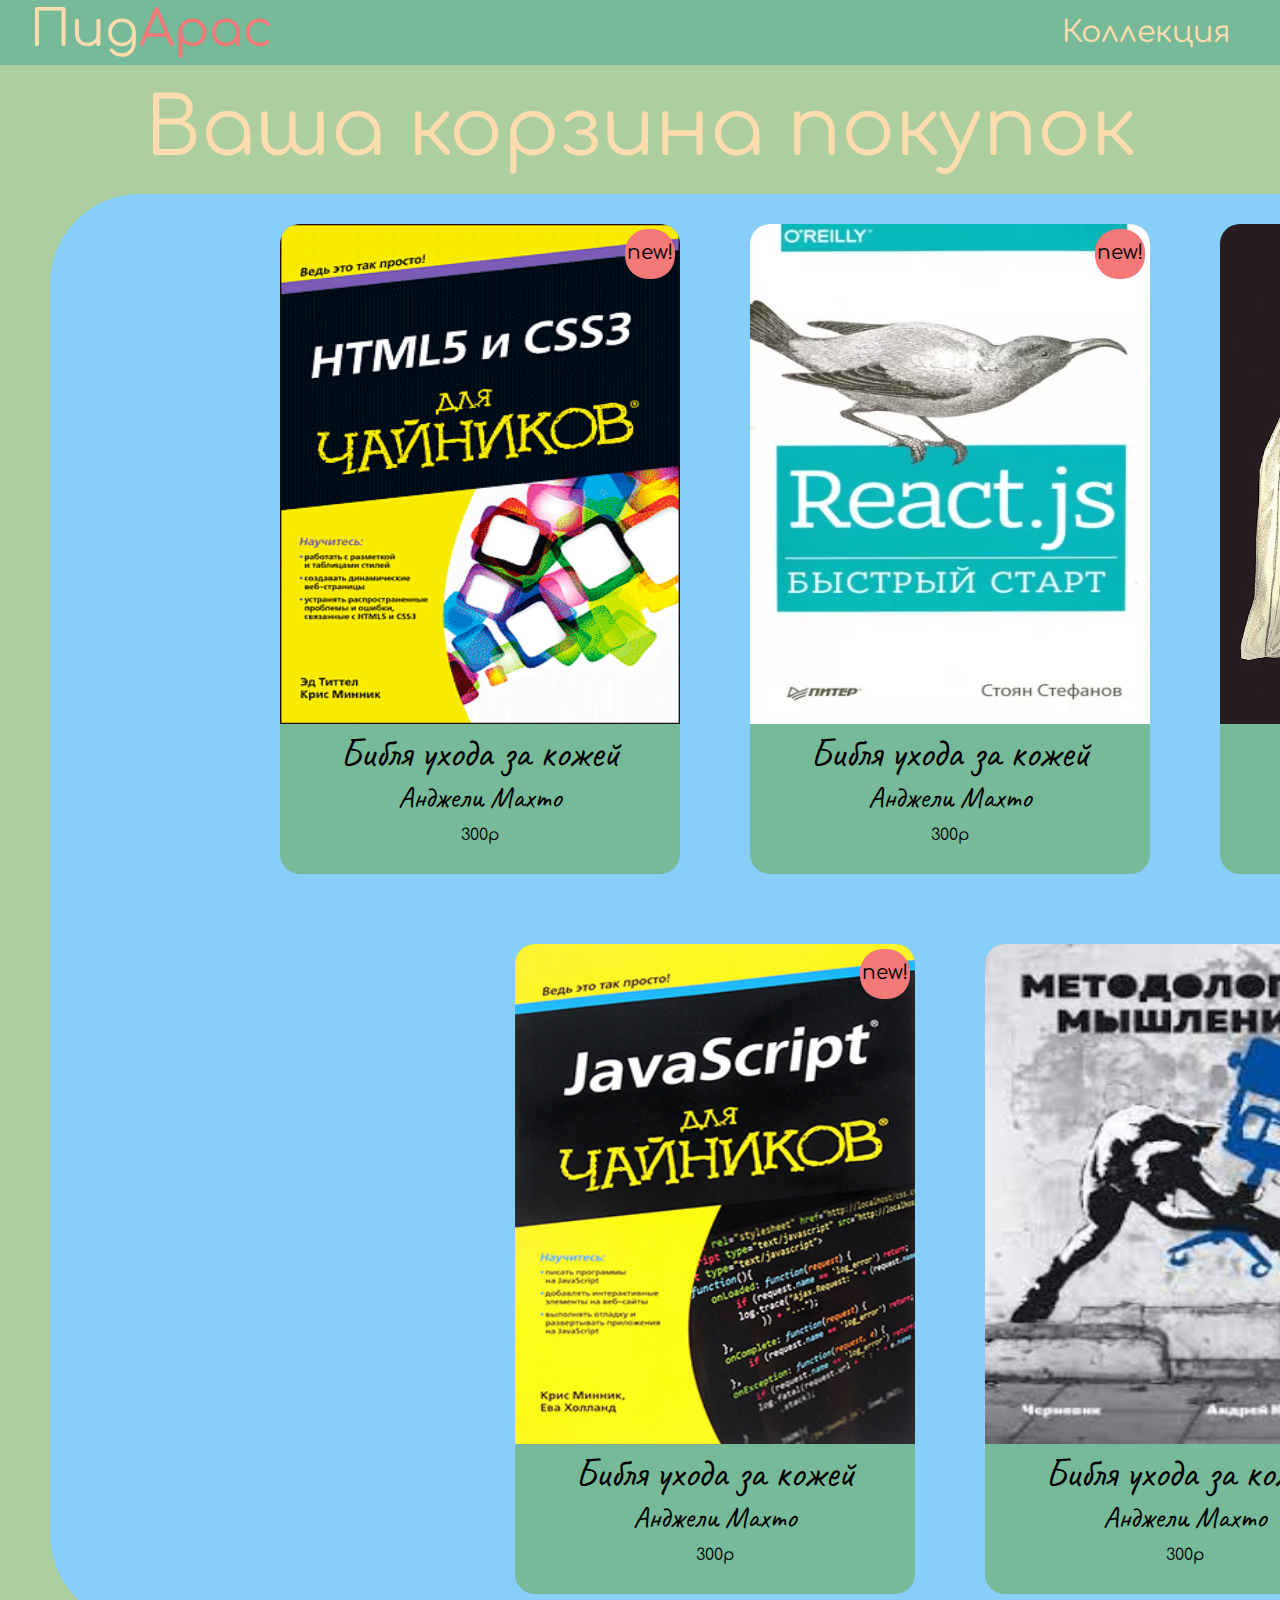
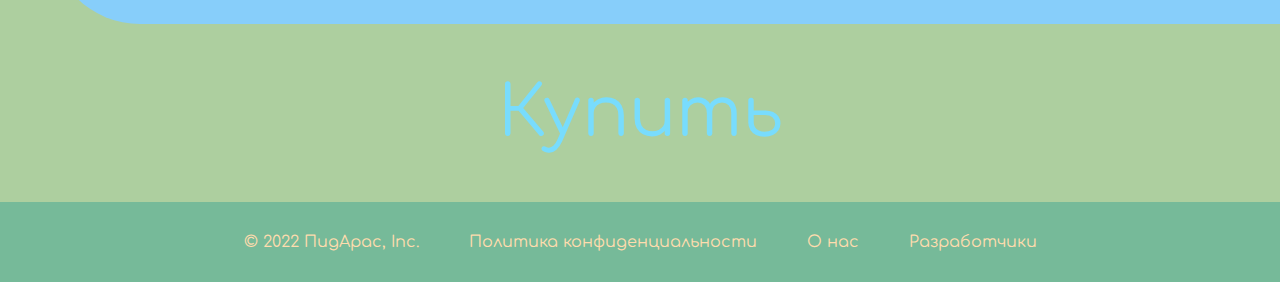
==== pages/card.html @ 63f617e2 "Add files via upload" ====
<!DOCTYPE html>
<html lang="en">
  <head>
    <meta charset="UTF-8" />
    <meta http-equiv="X-UA-Compatible" content="IE=edge" />
    <meta name="viewport" content="width=device-width, initial-scale=1.0" />
    <link rel="stylesheet" href="../css/style.css" />
    <link rel="stylesheet" href="../css/fonts.css" />
    <link rel="shortcut icon" href="../img/icon.ico" type="img/x-icon" />
    <title>Bookshelf</title>
  </head>
  <body>
    <nav>
      <div class="nav__item">
        <div class="nav_title">
          <a href="../index.html">Пид<span>Арас</span></a>
        </div>
        <div class="nav__links_pages">
          <a href="collection.html">Коллекция</a>
        </div>
      </div>
    </nav>
    <header><p class="title">Ваша корзина покупок</p></header>
    <div class="kvad">
    <main>
        <div class="card">
            <img class="pic" src="../img/20.png" alt="image not found" />
            <div class="card_circle"><p class="new">new!</p></div>
            <div class="card_title">
              <p>Библя ухода за кожей</p>
            </div>
            <div class="card_text">
              <p>Анджели Махто</p>
            </div>
            <div class="price">
              <p>300р</p>
            </div>
          </div>
          <div class="card">
            <img class="pic" src="../img/21.webp" alt="image not found" />
            <div class="card_circle"><p class="new">new!</p></div>
            <div class="card_title">
              <p>Библя ухода за кожей</p>
            </div>
            <div class="card_text">
              <p>Анджели Махто</p>
            </div>
            <div class="price">
              <p>300р</p>
            </div>
          </div>
          <div class="card">
            <img class="pic" src="../img/22.jpg" alt="image not found" />
            <div class="card_circle"><p class="new">new!</p></div>
            <div class="card_title">
              <p>Библя ухода за кожей</p>
            </div>
            <div class="card_text">
              <p>Анджели Махто</p>
            </div>
            <div class="price">
              <p>300р</p>
            </div>
          </div>
          <div class="card">
            <img class="pic" src="../img/23.jpg" alt="image not found" />
            <div class="card_circle"><p class="new">new!</p></div>
            <div class="card_title">
              <p>Библя ухода за кожей</p>
            </div>
            <div class="card_text">
              <p>Анджели Махто</p>
            </div>
            <div class="price">
              <p>300р</p>
            </div>
          </div>
          <div class="card">
            <img class="pic" src="../img/24.jpg" alt="image not found" />
            <div class="card_circle"><p class="new">new!</p></div>
            <div class="card_title">
              <p>Библя ухода за кожей</p>
            </div>
            <div class="card_text">
              <p>Анджели Махто</p>
            </div>
            <div class="price">
              <p>300р</p>
            </div>
          </div>
        </div>
    </main>
    <a class="button" href="https://www.youtube.com/watch?v=dQw4w9WgXcQ">Купить</a>
    <footer>
        <a href="https://www.youtube.com/watch?v=dQw4w9WgXcQ">© 2022 ПидАрас, Inc.</a>
          <a href="https://www.youtube.com/watch?v=dQw4w9WgXcQ">Политика конфиденциальности</а>
          <a href="https://www.youtube.com/watch?v=dQw4w9WgXcQ">О нас</a>
         <a href="https://www.youtube.com/watch?v=dQw4w9WgXcQ">Разработчики</a>
    </footer>
  </body>
</html>
---- css/style.css ----
* {
  margin: 0;
  padding: 0;
  box-sizing: border-box;
}

body {
  background-color: #adcf9f;

  cursor: crosshair;

  font-family: comf;
}

nav {
  display: flex;
  align-items: center;
  justify-content: right;

  padding-right: 50px;

  height: 65px;
  width: 100%;

  background-color: #76ba99;
  color: #ffdcae;
  font-family: comf;
}

.nav_title {
  position: absolute;
  left: 30px;
  top: 2px;
  font-size: 50px;
}

.nav__item {
  display: flex;
  gap: 52px;
}

.nav__links {
  display: flex;
  font-size: 30px;
}

.nav__links_pages {
  display: flex;
  font-size: 30px;
}

a {
  text-decoration: none;
  color: #ffdcae;
}

span {
  color: #f37878;
}

main {
  display: flex;
  align-items: center;
  justify-content: center;
  flex-wrap: wrap;
  gap: 70px;
  padding-top: 30px;
  padding-bottom: 30px;
}

.card {
  width: 400px;
  height: 650px;

  background-color: #76ba99;
  overflow: hidden;
  border-radius: 20px;

  font-family: Muppets;

  position: relative;
}

.pic {
  width: 400px;
  height: 500px;
}

.card_circle {
  width: 50px;
  height: 50px;
  border-radius: 23px;
  background-color: #f37878;
  position: absolute;
  right: 5px;
  top: 5px;
  padding: 12px 2px;
  font-family: comf;
}

.card_circle_failed {
  width: 50px;
  height: 50px;
  border-radius: 23px;
  background-color: red;
  position: absolute;
  right: 5px;
  top: 5px;
  padding: 12px 2px;
  font-family: comf;
}

.card_circle_d {
  width: 300px;
  height: 50px;
  border-radius: 23px;
  background-color: #00e1ff;
  position: absolute;
  right: 5px;
  top: 5px;
  padding: 12px 2px;
  font-family: comf;
}

.kvad{
  width: 1800px;
  height: 1430px;
  background-color: lightskyblue;
  margin: 0 50px 0 50px;
  border-radius: 90px;
}

.button{
  font-size: 70px;
  font-family: comf;
  color: rgb(120, 220, 253);
  display: flex;
  justify-content: center;
  align-items: center;
  margin: 50px;
}

.new {
  text-align: center;

  font-size: 20px;
}

.best {
  text-align: center;

  font-size: 13px;
}

.fail {
  text-align: center;

  font-size: 13px;
  color: black;
}


.card_title {
  font-size: 40px;

  text-align: center;
  font-family: cave;
}

.card_text {
  font-size: 30px;
  text-align: center;
  font-family: cave;
  font-weight: 500;
}

.price {
  text-align: center;
  font-family: comf;
  font-weight: 550;
  padding-top: 10px;
}

footer {
  display: flex;
  align-items: center;
  justify-content: center;
  gap: 50px;
  width: 100%;
  height: 80px;
  background-color: #76ba99;
  font-family: comf;
  color: #ffdcae;
}

.title {
  color: #ffdcae;
  font-size: 80px;
  text-align: center;
  padding: 20px;
}

.sex {
color: rgb(255, 0, 0);

  font-size: 50px;
}
---- css/fonts.css ----
@font-face {
    font-family: 'comf';
    src: url('../fonts/Comfortaa-VariableFont_wght.ttf');
    font-style: normal;
    font-weight: normal;
}
@font-face {
    font-family: 'cave';
    src: url('../fonts/Caveat-VariableFont_wght.ttf');
    font-style: normal;
    font-weight: normal;
}
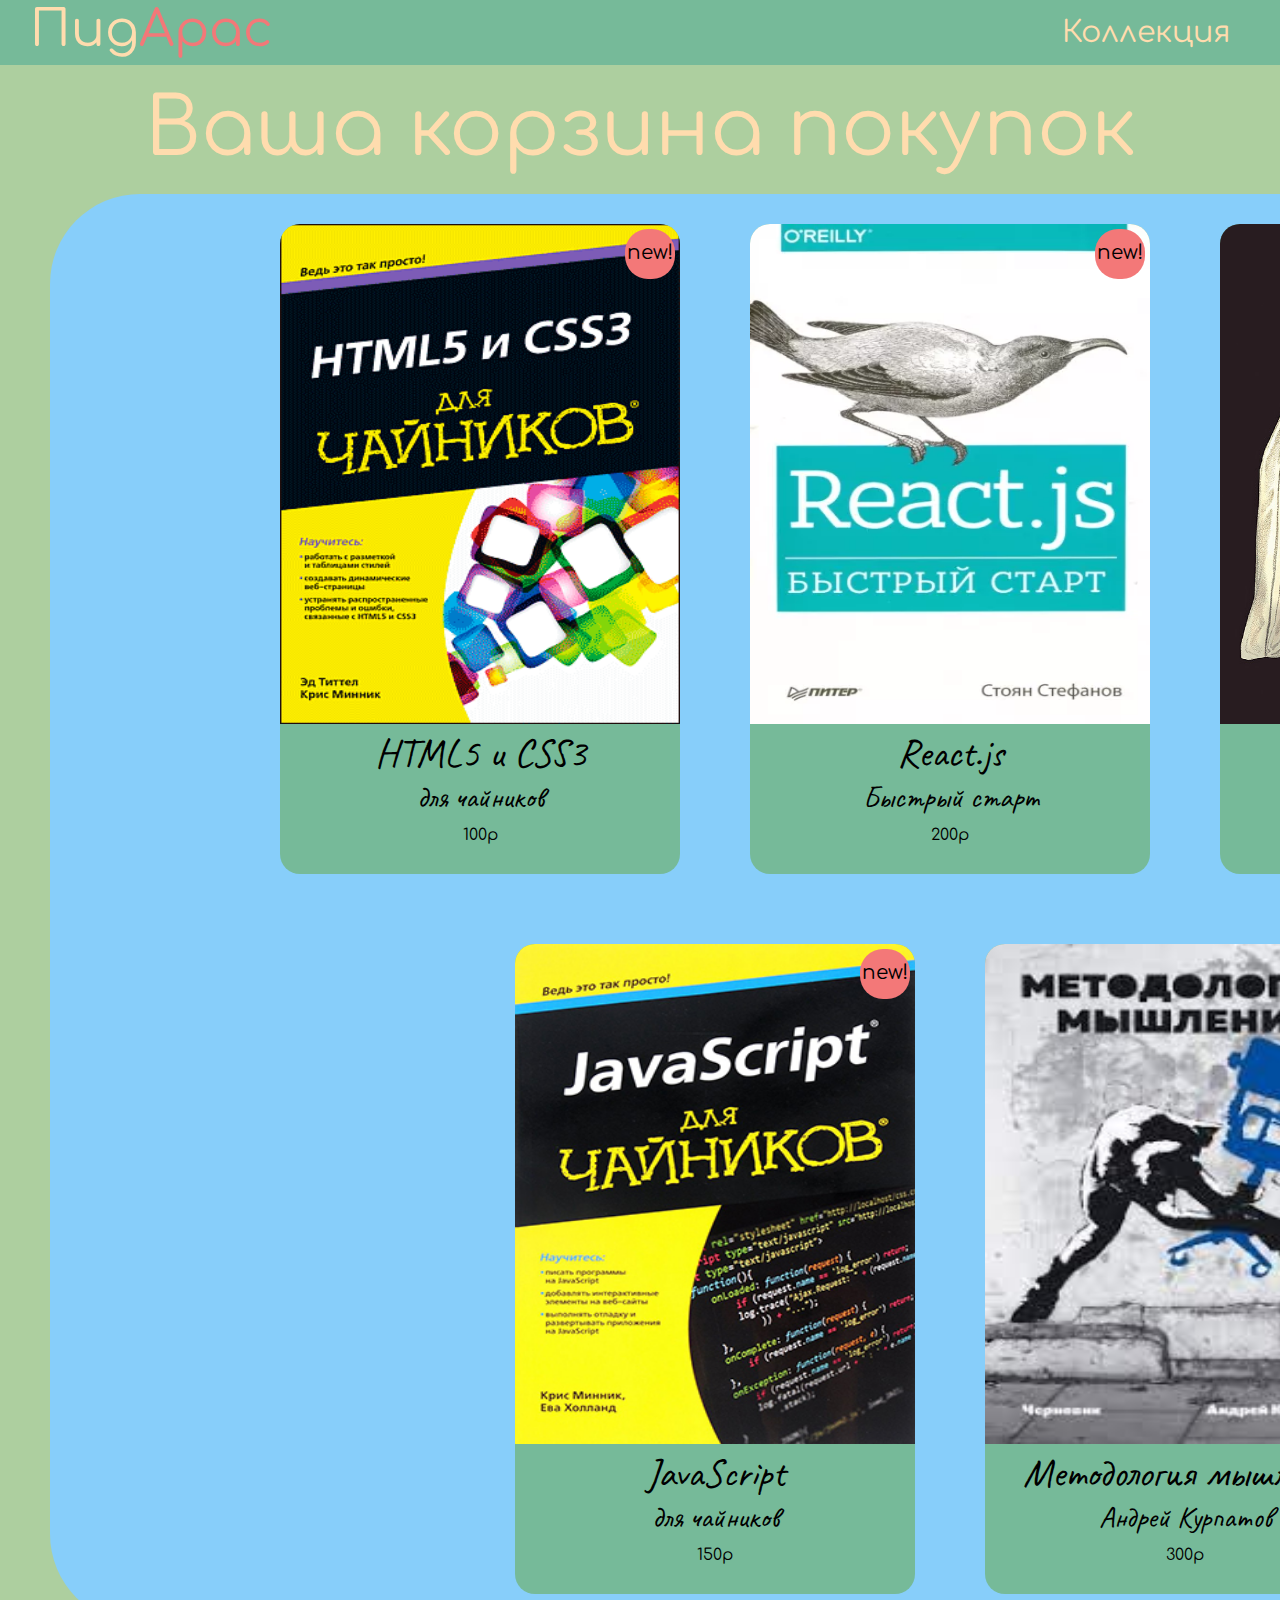
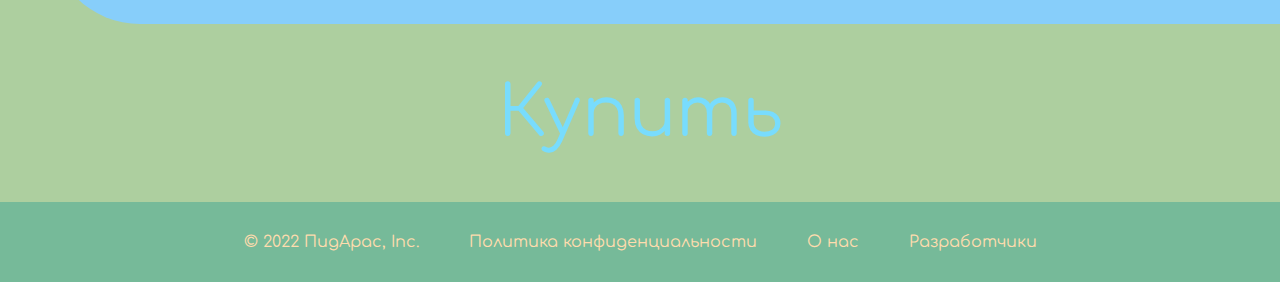
==== commit 8c3aa849: "Update card.html" ====
--- a/pages/card.html
+++ b/pages/card.html
@@ -27,36 +27,36 @@
             <img class="pic" src="../img/20.png" alt="image not found" />
             <div class="card_circle"><p class="new">new!</p></div>
             <div class="card_title">
-              <p>Библя ухода за кожей</p>
+              <p>HTML5 и CSS3</p>
             </div>
             <div class="card_text">
-              <p>Анджели Махто</p>
+              <p>для чайников</p>
             </div>
             <div class="price">
-              <p>300р</p>
+              <p>100р</p>
             </div>
           </div>
           <div class="card">
             <img class="pic" src="../img/21.webp" alt="image not found" />
             <div class="card_circle"><p class="new">new!</p></div>
             <div class="card_title">
-              <p>Библя ухода за кожей</p>
+              <p>React.js</p>
             </div>
             <div class="card_text">
-              <p>Анджели Махто</p>
+              <p>Быстрый старт</p>
             </div>
             <div class="price">
-              <p>300р</p>
+              <p>200р</p>
             </div>
           </div>
           <div class="card">
             <img class="pic" src="../img/22.jpg" alt="image not found" />
             <div class="card_circle"><p class="new">new!</p></div>
             <div class="card_title">
-              <p>Библя ухода за кожей</p>
+              <p>React в действии</p>
             </div>
             <div class="card_text">
-              <p>Анджели Махто</p>
+              <p>Марк Тиленс Томас</p>
             </div>
             <div class="price">
               <p>300р</p>
@@ -66,23 +66,23 @@
             <img class="pic" src="../img/23.jpg" alt="image not found" />
             <div class="card_circle"><p class="new">new!</p></div>
             <div class="card_title">
-              <p>Библя ухода за кожей</p>
+              <p>JavaScript</p>
             </div>
             <div class="card_text">
-              <p>Анджели Махто</p>
+              <p>для чайников</p>
             </div>
             <div class="price">
-              <p>300р</p>
+              <p>150р</p>
             </div>
           </div>
           <div class="card">
             <img class="pic" src="../img/24.jpg" alt="image not found" />
             <div class="card_circle"><p class="new">new!</p></div>
             <div class="card_title">
-              <p>Библя ухода за кожей</p>
+              <p>Методология мышления</p>
             </div>
             <div class="card_text">
-              <p>Анджели Махто</p>
+              <p>Андрей Курпатов</p>
             </div>
             <div class="price">
               <p>300р</p>
